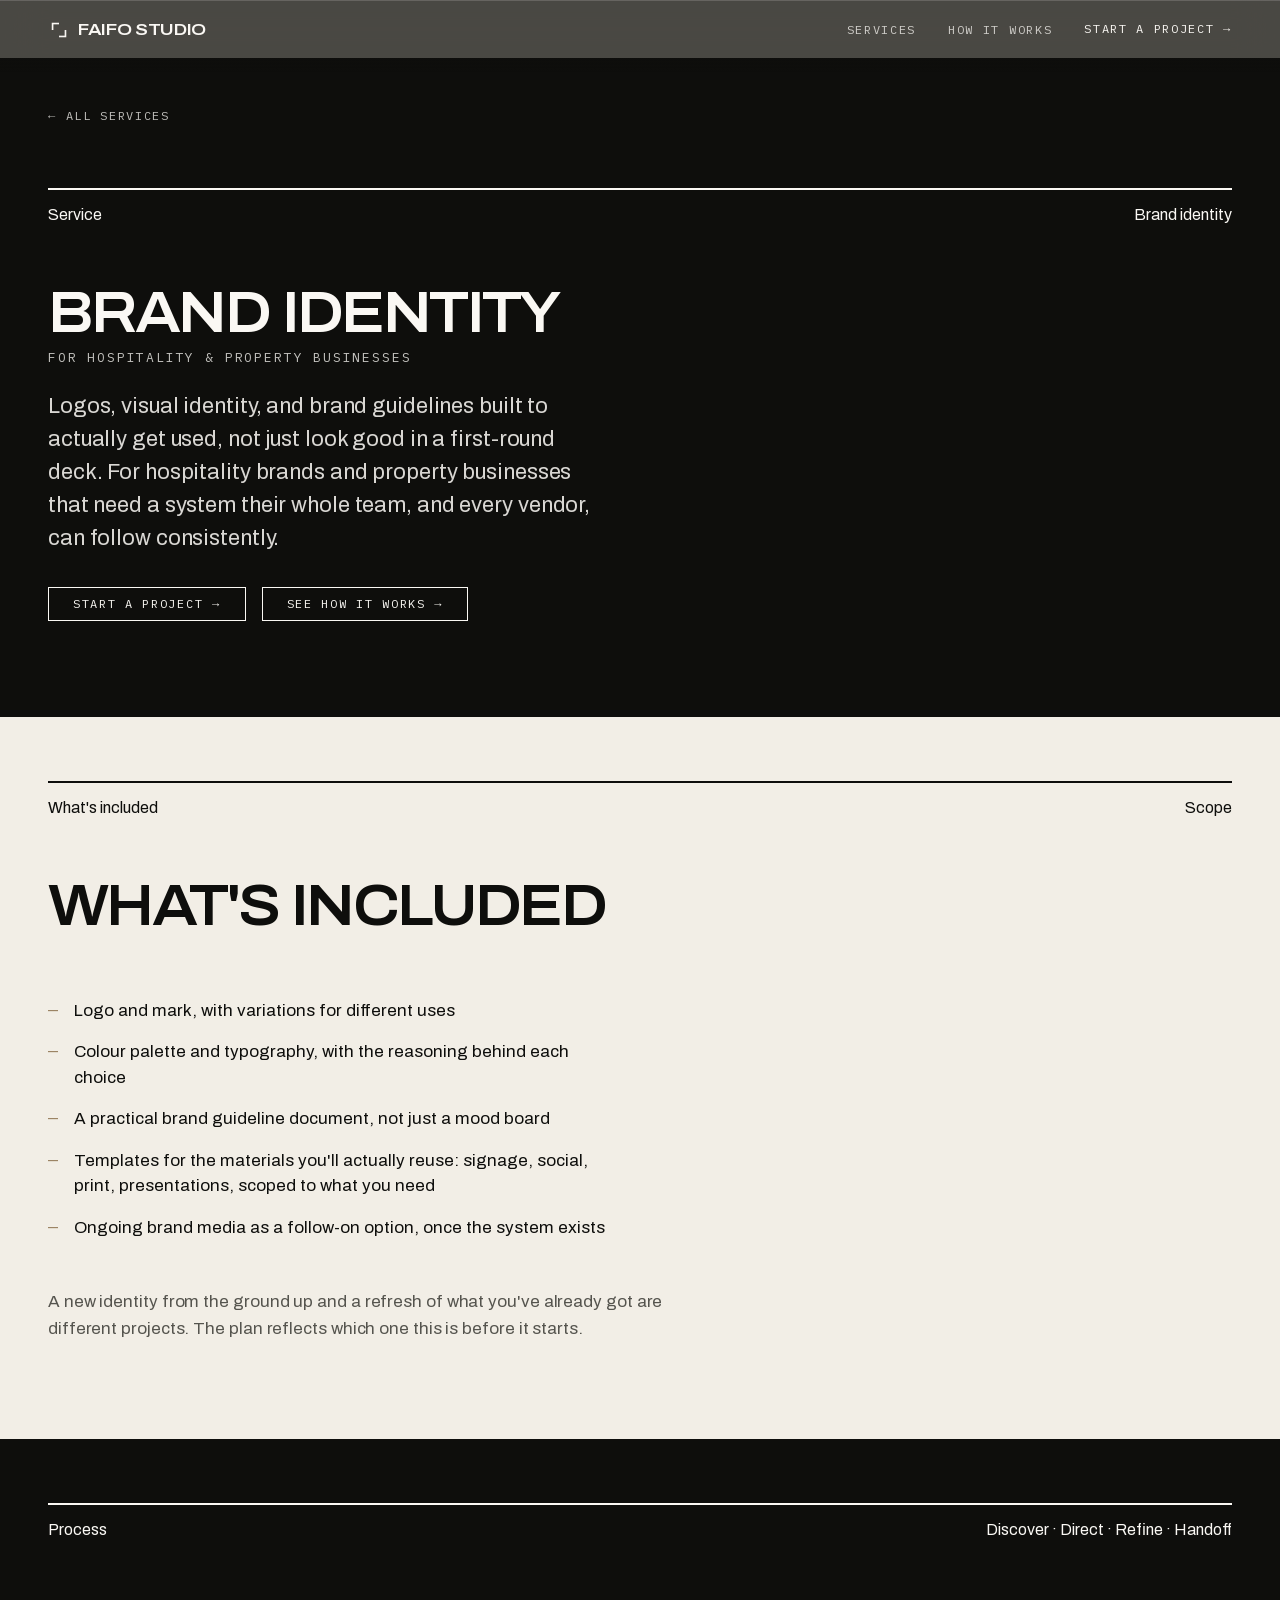
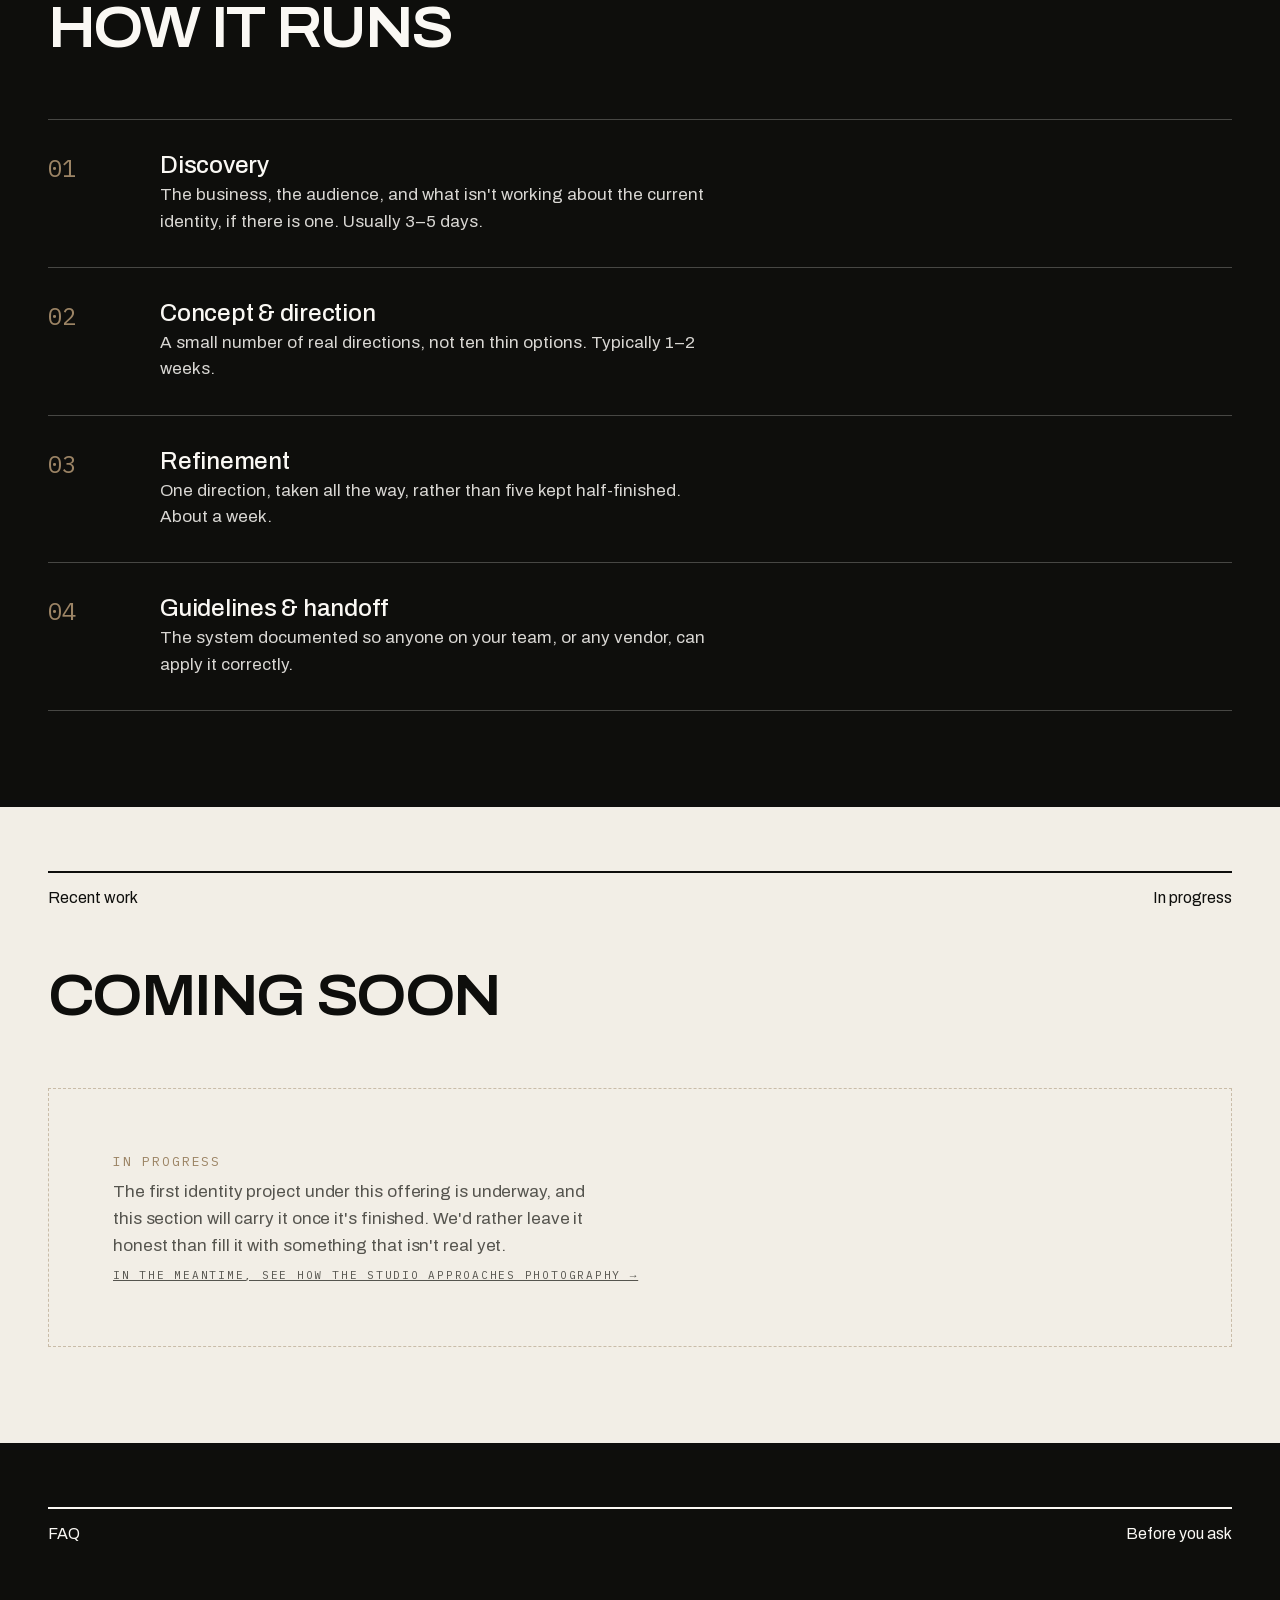
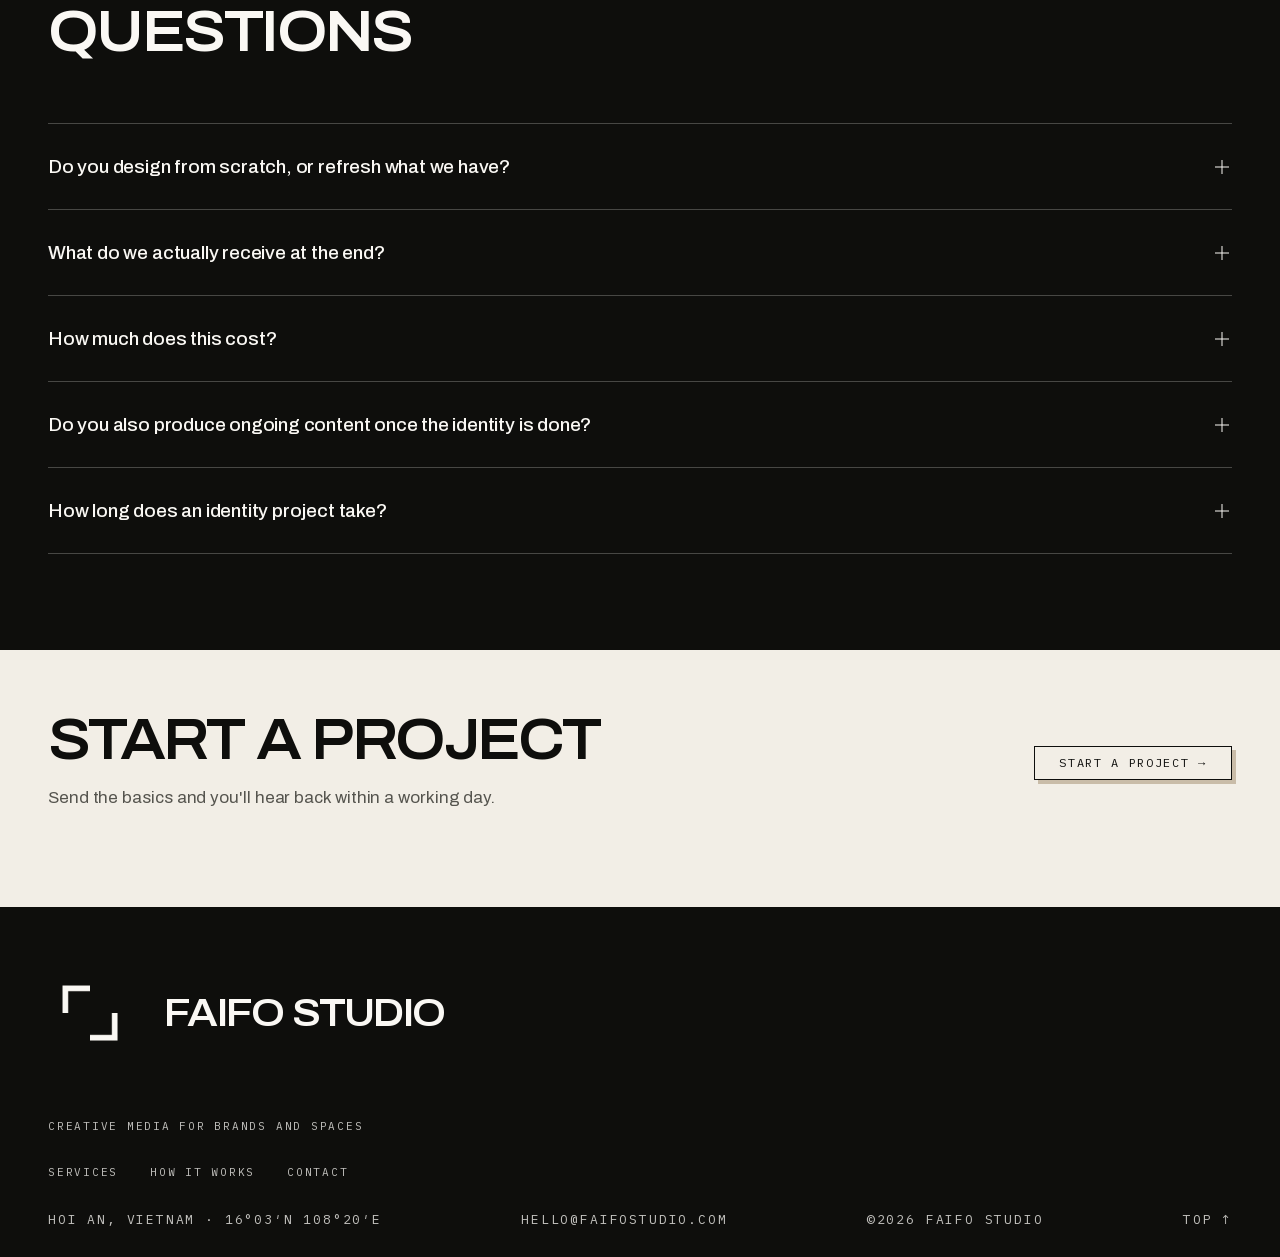
==== brand-identity.html @ 95a35f41 "Restructure Services into three dedicated pages Replaces the flat five-item Services list (real esta" ====
<!DOCTYPE html>
<html lang="en">
<head>
<meta charset="UTF-8">
<meta name="viewport" content="width=device-width, initial-scale=1.0">
<title>Brand identity — Faifo Studio</title>
<meta name="description" content="Brand identity for hospitality and property businesses, from a studio based in Hoi An, Vietnam. Logos, visual identity, and guidelines built to actually get used.">
<link rel="icon" href="assets/logo/mark-ink.png">
<link rel="stylesheet" href="css/tokens.css">
<link rel="stylesheet" href="css/base.css">
<link rel="stylesheet" href="css/style.css">
</head>
<body>

<a class="skip-link" href="#main">Skip to content</a>

<header class="nav on-ink">
  <div class="nav__row">
    <a class="nav__brand" href="index.html" aria-label="Faifo Studio, home">
      <img src="assets/logo/mark-nav.png" alt="">
      <span>Faifo Studio</span>
    </a>
    <nav class="nav__links" aria-label="Primary">
      <a href="index.html#services">Services</a>
      <a href="index.html#process">How it works</a>
      <a class="is-cta" href="index.html#contact">Start a project →</a>
    </nav>
    <button class="nav__toggle" id="navToggle" aria-label="Open menu" aria-expanded="false" aria-controls="navPanel">
      <svg viewBox="0 0 16 16" fill="none" xmlns="http://www.w3.org/2000/svg"><path d="M1 4h14M1 8h14M1 12h14" stroke="currentColor" stroke-width="1.3"/></svg>
    </button>
  </div>
</header>

<div class="nav-panel" id="navPanel">
  <div class="nav__row" style="padding:0;">
    <span class="nav__brand"><img src="assets/logo/mark-nav.png" alt=""><span>Faifo Studio</span></span>
    <button class="nav-panel__close" id="navClose" aria-label="Close menu">
      <svg viewBox="0 0 16 16" fill="none" xmlns="http://www.w3.org/2000/svg"><path d="M2 2l12 12M14 2L2 14" stroke="currentColor" stroke-width="1.3"/></svg>
    </button>
  </div>
  <nav class="nav-panel__links" aria-label="Mobile">
    <a href="index.html#services">Services</a>
    <a href="index.html#process">How it works</a>
    <a href="index.html#contact">Contact</a>
  </nav>
  <span class="meta-sm" style="color:var(--ink-meta-on-ink)">Hoi An, Vietnam · hello@faifostudio.com</span>
</div>

<main id="main">

  <!-- Hero -->
  <section class="service-hero on-ink" aria-label="Brand identity">
    <div class="wrap">
      <a class="service-hero__back" href="index.html#services">← All services</a>
      <div class="meta-bar">
        <span>Service</span>
        <span>Brand identity</span>
      </div>
      <h1 class="h-section">Brand identity</h1>
      <p class="service-hero__audience meta">For hospitality &amp; property businesses</p>
      <p class="lead">Logos, visual identity, and brand guidelines built to actually get used, not just look good in a first-round deck. For hospitality brands and property businesses that need a system their whole team, and every vendor, can follow consistently.</p>
      <div class="hero__ctas">
        <a class="btn" href="index.html#contact">Start a project →</a>
        <a class="btn" href="#process">See how it works →</a>
      </div>
    </div>
  </section>

  <!-- What's included -->
  <section class="section on-bone hairline-top" aria-label="What's included">
    <div class="wrap">
      <div class="meta-bar">
        <span>What's included</span>
        <span>Scope</span>
      </div>
      <div class="section-head reveal">
        <h2 class="h-section">What's included</h2>
      </div>
      <ul class="dash-list reveal" style="max-width: 62ch;">
        <li>Logo and mark, with variations for different uses</li>
        <li>Colour palette and typography, with the reasoning behind each choice</li>
        <li>A practical brand guideline document, not just a mood board</li>
        <li>Templates for the materials you'll actually reuse: signage, social, print, presentations, scoped to what you need</li>
        <li>Ongoing brand media as a follow-on option, once the system exists</li>
      </ul>
      <p class="body-text reveal" style="margin-top: var(--sp-7); color: var(--ink-meta-on-bone); max-width: 62ch;">A new identity from the ground up and a refresh of what you've already got are different projects. The plan reflects which one this is before it starts.</p>
    </div>
  </section>

  <!-- Process -->
  <section class="section on-ink hairline-top" id="process" aria-label="Process">
    <div class="wrap">
      <div class="meta-bar">
        <span>Process</span>
        <span>Discover · Direct · Refine · Handoff</span>
      </div>
      <div class="section-head reveal">
        <h2 class="h-section">How it runs</h2>
      </div>
      <div class="numbered-list reveal">
        <div class="numbered-list__item">
          <span class="numbered-list__num">01</span>
          <div class="numbered-list__body">
            <span class="numbered-list__title">Discovery</span>
            <span class="numbered-list__desc">The business, the audience, and what isn't working about the current identity, if there is one. Usually 3–5 days.</span>
          </div>
        </div>
        <div class="numbered-list__item">
          <span class="numbered-list__num">02</span>
          <div class="numbered-list__body">
            <span class="numbered-list__title">Concept &amp; direction</span>
            <span class="numbered-list__desc">A small number of real directions, not ten thin options. Typically 1–2 weeks.</span>
          </div>
        </div>
        <div class="numbered-list__item">
          <span class="numbered-list__num">03</span>
          <div class="numbered-list__body">
            <span class="numbered-list__title">Refinement</span>
            <span class="numbered-list__desc">One direction, taken all the way, rather than five kept half-finished. About a week.</span>
          </div>
        </div>
        <div class="numbered-list__item">
          <span class="numbered-list__num">04</span>
          <div class="numbered-list__body">
            <span class="numbered-list__title">Guidelines &amp; handoff</span>
            <span class="numbered-list__desc">The system documented so anyone on your team, or any vendor, can apply it correctly.</span>
          </div>
        </div>
      </div>
    </div>
  </section>

  <!-- Proof — honest placeholder -->
  <section class="section on-bone hairline-top" aria-label="Recent work">
    <div class="wrap">
      <div class="meta-bar">
        <span>Recent work</span>
        <span>In progress</span>
      </div>
      <div class="section-head reveal">
        <h2 class="h-section">Coming soon</h2>
      </div>
      <div class="testimonial-empty reveal">
        <span class="meta" style="color:var(--clay-500)">In progress</span>
        <p class="body-text">The first identity project under this offering is underway, and this section will carry it once it's finished. We'd rather leave it honest than fill it with something that isn't real yet.</p>
        <a class="meta-sm" href="photography.html#proof" style="text-decoration:underline">In the meantime, see how the studio approaches photography →</a>
      </div>
    </div>
  </section>

  <!-- FAQ -->
  <section class="section on-ink hairline-top" aria-label="Frequently asked questions">
    <div class="wrap">
      <div class="meta-bar">
        <span>FAQ</span>
        <span>Before you ask</span>
      </div>
      <div class="section-head reveal">
        <h2 class="h-section">Questions</h2>
      </div>
      <div class="faq reveal">
        <div class="faq__item">
          <h3><button class="faq__q" aria-expanded="false"><span>Do you design from scratch, or refresh what we have?</span><span class="faq__icon" aria-hidden="true"></span></button></h3>
          <div class="faq__a"><div class="faq__a-inner"><p>Both, scoped differently. A ground-up identity and a refresh follow the same four steps, but discovery looks different depending on which one it is.</p></div></div>
        </div>
        <div class="faq__item">
          <h3><button class="faq__q" aria-expanded="false"><span>What do we actually receive at the end?</span><span class="faq__icon" aria-hidden="true"></span></button></h3>
          <div class="faq__a"><div class="faq__a-inner"><p>Logo variations, a colour and type system, and a real guideline document, not just a moodboard. Templates for the materials you'll reuse most are scoped in up front.</p></div></div>
        </div>
        <div class="faq__item">
          <h3><button class="faq__q" aria-expanded="false"><span>How much does this cost?</span><span class="faq__icon" aria-hidden="true"></span></button></h3>
          <div class="faq__a"><div class="faq__a-inner"><p>It scopes on how much of the system you need built, from a mark and palette up to a full guideline set with templates. Send the basics and you'll get a straight scope and price back.</p></div></div>
        </div>
        <div class="faq__item">
          <h3><button class="faq__q" aria-expanded="false"><span>Do you also produce ongoing content once the identity is done?</span><span class="faq__icon" aria-hidden="true"></span></button></h3>
          <div class="faq__a"><div class="faq__a-inner"><p>Yes, as a follow-on option once the system exists, not something assumed into the first engagement.</p></div></div>
        </div>
        <div class="faq__item">
          <h3><button class="faq__q" aria-expanded="false"><span>How long does an identity project take?</span><span class="faq__icon" aria-hidden="true"></span></button></h3>
          <div class="faq__a"><div class="faq__a-inner"><p>Typically three to four weeks from discovery to handoff, depending on scope. See the process above for how that breaks down.</p></div></div>
        </div>
      </div>
    </div>
  </section>

  <!-- Final CTA -->
  <section class="section on-bone hairline-top" aria-label="Start a project">
    <div class="wrap" style="display:flex; align-items:center; justify-content:space-between; gap: var(--sp-7); flex-wrap:wrap;">
      <div>
        <h2 class="h-section" style="margin-bottom: var(--sp-4);">Start a project</h2>
        <p class="body-text" style="color:var(--ink-meta-on-bone)">Send the basics and you'll hear back within a working day.</p>
      </div>
      <a class="btn is-primary" href="index.html#contact">Start a project →</a>
    </div>
  </section>

</main>

<footer class="footer on-ink hairline-top">
  <div class="wrap">
    <div class="footer__mark">
      <img src="assets/logo/mark-nav.png" alt="Faifo Studio mark">
      <span class="h-section" style="font-size:clamp(1.8rem,3vw,3.2rem)">Faifo studio</span>
    </div>
    <p class="meta-sm" style="color:var(--ink-meta-on-ink); margin-bottom:var(--sp-6)">Creative media for brands and spaces</p>
    <nav class="footer__nav meta-sm" style="display:flex; gap:var(--sp-6); margin-bottom:var(--sp-6)" aria-label="Footer">
      <a href="index.html#services">Services</a>
      <a href="index.html#process">How it works</a>
      <a href="index.html#contact">Contact</a>
    </nav>
    <div class="footer__row meta">
      <span>Hoi An, Vietnam · 16°03′N 108°20′E</span>
      <a href="mailto:hello@faifostudio.com">hello@faifostudio.com</a>
      <span>©2026 Faifo Studio</span>
      <a class="back-top" href="#main">Top ↑</a>
    </div>
  </div>
</footer>

<script src="js/main.js"></script>
</body>
</html>
---- css/tokens.css ----
/* Faifo Studio — design tokens
   Source: brand guidelines, Edition 01 (Aug.10.26) */

@font-face {
  font-family: 'Archivo';
  font-style: normal;
  font-weight: 300 900;
  font-stretch: 62% 125%;
  font-display: swap;
  src: url("../assets/fonts/archivo-latin.woff2") format('woff2');
  unicode-range: U+0000-00FF, U+0131, U+0152-0153, U+02BB-02BC, U+2000-206F, U+2074, U+20AC, U+2122, U+2191, U+2193, U+2212, U+2215, U+FEFF, U+FFFD;
}
@font-face {
  font-family: 'Archivo';
  font-style: normal;
  font-weight: 300 900;
  font-stretch: 62% 125%;
  font-display: swap;
  src: url("../assets/fonts/archivo-latin-ext.woff2") format('woff2');
  unicode-range: U+0100-02BA, U+02BD-02C5, U+02C7-02CC, U+02CE-02D7, U+02DD-02FF, U+0304, U+0308, U+0329, U+1D00-1DBF, U+1E00-1E9F, U+1EF2-1EFF, U+2020, U+20A0-20AB, U+20AD-20C0, U+2113, U+2C60-2C7F, U+A720-A7FF;
}
@font-face {
  font-family: 'Archivo';
  font-style: normal;
  font-weight: 300 900;
  font-stretch: 62% 125%;
  font-display: swap;
  src: url("../assets/fonts/archivo-vietnamese.woff2") format('woff2');
  unicode-range: U+0102-0103, U+0110-0111, U+0128-0129, U+0168-0169, U+01A0-01A1, U+01AF-01B0, U+0300-0301, U+0303-0304, U+0308-0309, U+0323, U+0329, U+1EA0-1EF9, U+20AB;
}

@font-face {
  font-family: 'IBM Plex Mono';
  font-style: normal;
  font-weight: 400;
  font-display: swap;
  src: url("../assets/fonts/plex-mono-400-latin.woff2") format('woff2');
  unicode-range: U+0000-00FF, U+0131, U+0152-0153, U+02BB-02BC, U+2000-206F, U+2074, U+20AC, U+2122, U+2191, U+2193, U+2212, U+2215, U+FEFF, U+FFFD;
}
@font-face {
  font-family: 'IBM Plex Mono';
  font-style: normal;
  font-weight: 400;
  font-display: swap;
  src: url("../assets/fonts/plex-mono-400-latin-ext.woff2") format('woff2');
  unicode-range: U+0100-02BA, U+02BD-02C5, U+02C7-02CC, U+02CE-02D7, U+02DD-02FF, U+0304, U+0308, U+0329, U+1D00-1DBF, U+1E00-1E9F, U+1EF2-1EFF, U+2020, U+20A0-20AB, U+20AD-20C0, U+2113, U+2C60-2C7F, U+A720-A7FF;
}
@font-face {
  font-family: 'IBM Plex Mono';
  font-style: normal;
  font-weight: 400;
  font-display: swap;
  src: url("../assets/fonts/plex-mono-400-vietnamese.woff2") format('woff2');
  unicode-range: U+0102-0103, U+0110-0111, U+0128-0129, U+0168-0169, U+01A0-01A1, U+01AF-01B0, U+0300-0301, U+0303-0304, U+0308-0309, U+0323, U+0329, U+1EA0-1EF9, U+20AB;
}
@font-face {
  font-family: 'IBM Plex Mono';
  font-style: normal;
  font-weight: 500;
  font-display: swap;
  src: url("../assets/fonts/plex-mono-500-latin.woff2") format('woff2');
  unicode-range: U+0000-00FF, U+0131, U+0152-0153, U+02BB-02BC, U+2000-206F, U+2074, U+20AC, U+2122, U+2191, U+2193, U+2212, U+2215, U+FEFF, U+FFFD;
}
@font-face {
  font-family: 'IBM Plex Mono';
  font-style: normal;
  font-weight: 500;
  font-display: swap;
  src: url("../assets/fonts/plex-mono-500-latin-ext.woff2") format('woff2');
  unicode-range: U+0100-02BA, U+02BD-02C5, U+02C7-02CC, U+02CE-02D7, U+02DD-02FF, U+0304, U+0308, U+0329, U+1D00-1DBF, U+1E00-1E9F, U+1EF2-1EFF, U+2020, U+20A0-20AB, U+20AD-20C0, U+2113, U+2C60-2C7F, U+A720-A7FF;
}
@font-face {
  font-family: 'IBM Plex Mono';
  font-style: normal;
  font-weight: 500;
  font-display: swap;
  src: url("../assets/fonts/plex-mono-500-vietnamese.woff2") format('woff2');
  unicode-range: U+0102-0103, U+0110-0111, U+0128-0129, U+0168-0169, U+01A0-01A1, U+01AF-01B0, U+0300-0301, U+0303-0304, U+0308-0309, U+0323, U+0329, U+1EA0-1EF9, U+20AB;
}
@font-face {
  font-family: 'IBM Plex Mono';
  font-style: normal;
  font-weight: 600;
  font-display: swap;
  src: url("../assets/fonts/plex-mono-600-latin.woff2") format('woff2');
  unicode-range: U+0000-00FF, U+0131, U+0152-0153, U+02BB-02BC, U+2000-206F, U+2074, U+20AC, U+2122, U+2191, U+2193, U+2212, U+2215, U+FEFF, U+FFFD;
}
@font-face {
  font-family: 'IBM Plex Mono';
  font-style: normal;
  font-weight: 600;
  font-display: swap;
  src: url("../assets/fonts/plex-mono-600-latin-ext.woff2") format('woff2');
  unicode-range: U+0100-02BA, U+02BD-02C5, U+02C7-02CC, U+02CE-02D7, U+02DD-02FF, U+0304, U+0308, U+0329, U+1D00-1DBF, U+1E00-1E9F, U+1EF2-1EFF, U+2020, U+20A0-20AB, U+20AD-20C0, U+2113, U+2C60-2C7F, U+A720-A7FF;
}
@font-face {
  font-family: 'IBM Plex Mono';
  font-style: normal;
  font-weight: 600;
  font-display: swap;
  src: url("../assets/fonts/plex-mono-600-vietnamese.woff2") format('woff2');
  unicode-range: U+0102-0103, U+0110-0111, U+0128-0129, U+0168-0169, U+01A0-01A1, U+01AF-01B0, U+0300-0301, U+0303-0304, U+0308-0309, U+0323, U+0329, U+1EA0-1EF9, U+20AB;
}

:root {
  /* Color — paper, ink, two earths, one signal */
  --ink-900: #0E0E0C;
  --bone-100: #F2EEE6;
  --bone-50: #FAF8F4;   /* foreground-on-ink / lightest paper */
  --bone-200: #E7E0D4;  /* sunken */
  --sand-300: #C9BCA8;  /* fill */
  --clay-500: #9C8465;  /* accent type */
  --green-600: #14653A; /* signal — availability only */
  --rust-700: #9A3412;  /* destructive / error only, never decorative */

  --ink-meta-on-ink: rgba(250, 248, 244, .76);
  --ink-line-on-ink: rgba(250, 248, 244, .24);
  --ink-body-on-ink: rgba(250, 248, 244, .86);
  --ink-meta-on-bone: #55544E;
  --ink-line-on-bone: rgba(14, 14, 12, .14);

  /* Type */
  --font-grotesk: 'Archivo', system-ui, sans-serif;
  --font-mono: 'IBM Plex Mono', ui-monospace, monospace;

  --tracking-display: -0.045em;
  --tracking-heading: -0.02em;
  --tracking-meta: 0.14em;

  /* Grid — 12 columns, 16px gutter, 1440 max, page margin 24 rising to 48 */
  --grid-max: 1440px;
  --grid-gutter: 16px;
  --page-margin: 24px;

  /* Spacing scale — 2px rooted */
  --sp-1: 2px;  --sp-2: 4px;  --sp-3: 8px;  --sp-4: 16px; --sp-5: 24px;
  --sp-6: 32px; --sp-7: 48px; --sp-8: 64px; --sp-9: 96px; --sp-10: 128px;

  /* Surfaces */
  --radius: 0;
  --shadow-offset: 4px 4px 0 var(--sand-300);
  --ease-standard: cubic-bezier(.2, 0, .2, 1);
  --motion-hover: 110ms;
  --motion-panel: 220ms;
}

@media (min-width: 1024px) {
  :root { --page-margin: 48px; }
}

/* Tracking is size-specific, not one ratio for every scale of type: tighten further
   once the display clamp is near its largest rendered size. */
@media (min-width: 1400px) {
  :root { --tracking-display: -0.06em; }
}
---- css/base.css ----
/* Reset + browser surfaces, themed from the palette rather than left to defaults */

*, *::before, *::after { box-sizing: border-box; margin: 0; padding: 0; }

html { -webkit-text-size-adjust: 100%; }

@media (prefers-reduced-motion: reduce) {
  html { scroll-behavior: auto; }
  *, *::before, *::after { animation-duration: 0.01ms !important; animation-iteration-count: 1 !important; transition-duration: 0.01ms !important; }
}

body {
  font-family: var(--font-grotesk);
  background: var(--bone-100);
  color: var(--ink-900);
  font-variation-settings: 'wdth' 100;
  -webkit-font-smoothing: antialiased;
  text-rendering: optimizeLegibility;
}

img { display: block; max-width: 100%; }
a { color: inherit; text-decoration: none; }
button { font: inherit; color: inherit; background: none; border: 0; cursor: pointer; }

/* Selection */
::selection { background: var(--ink-900); color: var(--bone-50); }
.on-ink ::selection { background: var(--bone-50); color: var(--ink-900); }

/* Caret */
input, textarea { caret-color: var(--clay-500); }

/* Focus ring — 2px solid, offset, themed */
:focus-visible {
  outline: 2px solid var(--ink-900);
  outline-offset: 2px;
}
.on-ink :focus-visible { outline-color: var(--bone-50); }

/* Scrollbar */
html { scrollbar-width: thin; scrollbar-color: var(--sand-300) var(--bone-100); }
::-webkit-scrollbar { width: 10px; height: 10px; }
::-webkit-scrollbar-track { background: var(--bone-100); }
::-webkit-scrollbar-thumb { background: var(--sand-300); border: 2px solid var(--bone-100); }
::-webkit-scrollbar-thumb:hover { background: var(--clay-500); }

/* Tabular numerals for meta/data */
.mono, [data-num] { font-variant-numeric: tabular-nums; }

/* Skip link */
.skip-link {
  position: absolute;
  left: 12px;
  top: -60px;
  background: var(--bone-50);
  color: var(--ink-900);
  padding: 10px 16px;
  font-family: var(--font-mono);
  font-size: .75rem;
  letter-spacing: .1em;
  text-transform: uppercase;
  z-index: 100;
  transition: top 150ms ease;
}
.skip-link:focus { top: 12px; }
---- css/style.css ----
/* Faifo Studio — layout and components
   Grounds: ink (#0E0E0C) for film-led pages, bone (#F2EEE6) for print/forms — alternated section by section. */

/* ---------- type ---------- */

.h-display {
  font-family: var(--font-grotesk);
  font-weight: 600;
  font-variation-settings: 'wdth' 112;
  letter-spacing: var(--tracking-display);
  line-height: .9;
  text-transform: uppercase;
  font-size: clamp(2.75rem, 3.4vw + 2rem, 7.4rem);
}

.h-section {
  font-family: var(--font-grotesk);
  font-weight: 600;
  font-variation-settings: 'wdth' 112;
  letter-spacing: var(--tracking-display);
  line-height: .94;
  text-transform: uppercase;
  font-size: clamp(2.25rem, 2.6vw + 1.5rem, 4.6rem);
}

.h-card {
  font-family: var(--font-grotesk);
  font-weight: 600;
  font-variation-settings: 'wdth' 112;
  letter-spacing: -.035em;
  text-transform: uppercase;
  font-size: clamp(1.5rem, 1.4vw + 1rem, 2.1rem);
}

.lead {
  font-size: clamp(1.1rem, .5vw + 1rem, 1.375rem);
  line-height: 1.5;
  letter-spacing: -.005em;
  text-wrap: pretty;
  max-width: 46ch;
}

.body-text {
  font-size: 1.0625rem;
  line-height: 1.6;
  letter-spacing: -.005em;
  max-width: 64ch;
}

.meta {
  font-family: var(--font-mono);
  font-size: .8125rem;
  letter-spacing: var(--tracking-meta);
  text-transform: uppercase;
}

.meta-sm {
  font-family: var(--font-mono);
  font-size: .6875rem;
  letter-spacing: .16em; /* smaller than .meta — needs relatively more open tracking to stay legible */
  text-transform: uppercase;
}

.blockquote-stat {
  font-family: var(--font-grotesk);
  font-weight: 600;
  font-variation-settings: 'wdth' 112;
  letter-spacing: -.035em;
  line-height: 1.05;
  text-transform: uppercase;
  font-size: clamp(1.9rem, 3vw + 1rem, 4rem);
  max-width: 24ch;
}

/* ---------- grounds ---------- */

.on-ink { background: var(--ink-900); color: var(--bone-50); }
.on-bone { background: var(--bone-100); color: var(--ink-900); }
.on-ink .meta, .on-ink .meta-sm { color: var(--ink-meta-on-ink); }
.on-bone .meta, .on-bone .meta-sm { color: var(--ink-meta-on-bone); }
.on-ink .hairline-top { border-top: 1px solid var(--ink-line-on-ink); }
.on-bone .hairline-top { border-top: 1px solid var(--ink-line-on-bone); }

/* ---------- layout ---------- */

.section {
  padding: var(--sp-8) var(--page-margin) var(--sp-9);
}

.section-tight { padding: var(--sp-7) var(--page-margin); }

.wrap {
  max-width: var(--grid-max);
  margin-inline: auto;
}

.meta-bar {
  display: flex;
  justify-content: space-between;
  align-items: baseline;
  gap: var(--sp-4);
  border-top: 2px solid currentColor;
  padding-top: var(--sp-4);
  margin-bottom: var(--sp-8);
}

.grid-12 {
  display: grid;
  grid-template-columns: repeat(12, minmax(0, 1fr));
  gap: var(--grid-gutter);
}
.grid-12 > * { min-width: 0; }

/* ---------- nav ---------- */

.nav {
  position: sticky;
  top: 0;
  z-index: 40;
  background: rgba(14, 14, 12, .74);
  backdrop-filter: blur(20px) saturate(160%);
  -webkit-backdrop-filter: blur(20px) saturate(160%);
  color: var(--bone-50);
  border-top: 1px solid rgba(250, 248, 244, .16);
}
.nav::after {
  content: "";
  position: absolute; left: 0; right: 0; top: 100%; height: 14px;
  background: linear-gradient(to bottom, rgba(14, 14, 12, .28), transparent);
  pointer-events: none;
}
@media (prefers-reduced-transparency: reduce) {
  .nav { background: var(--ink-900); backdrop-filter: none; -webkit-backdrop-filter: none; border-top-color: transparent; border-bottom: 1px solid var(--ink-line-on-ink); }
  .nav::after { display: none; }
}

.nav__row {
  max-width: var(--grid-max);
  margin-inline: auto;
  display: flex;
  align-items: center;
  justify-content: space-between;
  padding: var(--sp-4) var(--page-margin);
}

.nav__brand { display: flex; align-items: center; gap: var(--sp-3); }
.nav__brand img { width: 22px; height: 22px; }
.nav__brand span {
  font-family: var(--font-grotesk);
  font-weight: 600;
  font-variation-settings: 'wdth' 112;
  letter-spacing: -.02em;
  text-transform: uppercase;
  font-size: 1.0625rem;
}

.nav__links { display: flex; align-items: center; gap: var(--sp-6); }
.nav__links a {
  font-family: var(--font-mono);
  font-size: .75rem;
  letter-spacing: var(--tracking-meta);
  text-transform: uppercase;
  color: var(--ink-meta-on-ink);
  padding-block: var(--sp-2);
  border-bottom: 1px solid transparent;
  display: inline-block;
  transition: color var(--motion-hover) var(--ease-standard), border-color var(--motion-hover) var(--ease-standard), transform 100ms ease-out;
}
.nav__links a:hover, .nav__links a:focus-visible { color: var(--bone-50); border-color: var(--bone-50); }
.nav__links a:active { transform: scale(.96); transition-duration: 80ms; }
.nav__links a.is-cta { color: var(--bone-50); }

.nav__toggle { display: none; }

/* Instant press feedback — respond on the down-stroke, not on release */
.nav__toggle, .nav-panel__close, .nav__brand, .back-top {
  transition: transform 100ms ease-out;
}
.nav__toggle:active, .nav-panel__close:active, .nav__brand:active, .back-top:active {
  transform: scale(.94);
}

/* ---------- buttons / tags ---------- */

.btn {
  font-family: var(--font-mono);
  font-size: .75rem;
  letter-spacing: var(--tracking-meta);
  text-transform: uppercase;
  padding: var(--sp-3) var(--sp-5);
  border: 1px solid currentColor;
  display: inline-flex;
  align-items: center;
  gap: var(--sp-3);
  transition: background var(--motion-hover) var(--ease-standard), color var(--motion-hover) var(--ease-standard), transform var(--motion-hover) var(--ease-standard);
}
.on-ink .btn:hover, .on-ink .btn:focus-visible { background: var(--bone-50); color: var(--ink-900); }
.on-bone .btn:hover, .on-bone .btn:focus-visible { background: var(--ink-900); color: var(--bone-50); }
.btn:hover, .btn:focus-visible { transform: translateY(-1px); }
.btn:active { transform: translateY(1px); transition-duration: 80ms; }

.tag {
  font-family: var(--font-mono);
  font-size: .6875rem;
  letter-spacing: var(--tracking-meta);
  text-transform: uppercase;
  padding: var(--sp-2) var(--sp-4);
  border-radius: 999px;
  border: 1px solid currentColor;
}
.tag.is-signal { color: var(--green-600); border-color: var(--green-600); }

/* ---------- hero ---------- */

.hero {
  position: relative;
  min-height: 100dvh;
  display: flex;
  flex-direction: column;
  justify-content: space-between;
  padding: var(--sp-7) var(--page-margin) var(--sp-8);
  color: var(--bone-50);
  background: var(--ink-900);
  overflow: hidden;
}

.hero__trail { position: absolute; inset: 0; z-index: 1; pointer-events: none; }

.hero__trail-img {
  position: absolute;
  top: 0; left: 0;
  width: 200px;
  height: auto;
  transform: translate(-50%, -50%) scale(.92);
  opacity: 0;
  transition: opacity 260ms var(--ease-standard), transform 260ms var(--ease-standard);
  will-change: opacity, transform;
}
.hero__trail-img.is-in { opacity: .92; transform: translate(-50%, -50%) scale(1); }
.hero__trail-img.is-out { opacity: 0; transform: translate(-50%, -50%) scale(.96); transition-duration: 480ms; }

.hero__content { position: relative; z-index: 2; max-width: var(--grid-max); margin-inline: auto; width: 100%; flex: 1; display: flex; flex-direction: column; justify-content: space-between; }

.hero__top { display: flex; justify-content: space-between; }

.hero__body {
  display: flex;
  align-items: flex-end;
  justify-content: space-between;
  gap: var(--sp-8);
  flex-wrap: wrap;
  margin-top: auto;
}

.hero__lead { margin-bottom: var(--sp-3); color: var(--ink-body-on-ink); }

.hero__scroll {
  position: relative;
  z-index: 2;
  display: flex;
  justify-content: space-between;
  align-items: center;
  max-width: var(--grid-max);
  margin-inline: auto;
  width: 100%;
  color: var(--ink-meta-on-ink);
}

.scroll-mark { width: 1px; height: 34px; background: var(--ink-line-on-ink); position: relative; overflow: hidden; }
.scroll-mark::after {
  content: ""; position: absolute; left: 0; top: -100%; width: 100%; height: 100%;
  background: var(--bone-50);
  animation: scrollrun 2.2s var(--ease-standard) infinite;
}
@keyframes scrollrun { to { top: 100%; } }

/* ---------- section header ---------- */

.section-head { display: flex; align-items: flex-end; justify-content: space-between; gap: var(--sp-8); flex-wrap: wrap; margin-bottom: var(--sp-8); }

/* ---------- studio ---------- */

.studio__row { display: flex; gap: var(--sp-9); align-items: flex-start; flex-wrap: wrap; }
.studio__col { flex: 1; min-width: 260px; }

.doctrine { display: grid; grid-template-columns: repeat(3, minmax(0, 1fr)); gap: var(--sp-7); margin-top: var(--sp-8); }
.doctrine > * { min-width: 0; }
.doctrine__item { display: flex; flex-direction: column; gap: var(--sp-3); padding-top: var(--sp-5); border-top: 1px solid var(--ink-line-on-ink); }
.on-bone .doctrine__item { border-top-color: var(--ink-line-on-bone); }
.doctrine__item span:last-child { font-size: 1.125rem; letter-spacing: -.01em; }

/* ---------- case study (Auko) ---------- */

.case-intro { display: flex; gap: var(--sp-9); flex-wrap: wrap; margin-bottom: var(--sp-8); }
.case-intro__col { flex: 1; min-width: 260px; }

.case-facts { display: grid; grid-template-columns: repeat(4, minmax(0, 1fr)); gap: var(--sp-6); margin-top: var(--sp-7); }
.case-facts > * { min-width: 0; }
.case-facts .fact { display: flex; flex-direction: column; gap: var(--sp-2); padding-top: var(--sp-4); border-top: 1px solid var(--ink-line-on-bone); }
.case-facts .fact strong { font-size: 1.25rem; letter-spacing: -.01em; font-weight: 500; }

/* Masonry, not a grid of forced crops — every image keeps its own native aspect
   ratio (no aspect-ratio box, no object-fit:cover), so nothing is ever cropped.
   CSS columns pack the set tightly, which is also what makes it read as one
   concise gallery instead of four padded sub-sections. */
.mosaic {
  column-count: 3;
  column-gap: var(--sp-4);
  margin-top: var(--sp-8);
}
.mosaic figure {
  position: relative;
  margin: 0 0 var(--sp-4);
  break-inside: avoid;
  -webkit-column-break-inside: avoid;
}
.mosaic img {
  width: 100%;
  height: auto;
  display: block;
  transition: transform 500ms var(--ease-standard), filter 500ms var(--ease-standard);
}
.mosaic figcaption {
  /* kept in the DOM (the lightbox reads its text) but not shown on the tile itself —
     a caption on every thumbnail is exactly the clutter a concise gallery avoids */
  position: absolute; width: 1px; height: 1px; overflow: hidden;
  clip: rect(0 0 0 0); white-space: nowrap;
}

.case-group { margin-top: var(--sp-9); }
.case-group__head { display: flex; justify-content: space-between; align-items: baseline; margin-bottom: var(--sp-5); }

/* ---------- enquire ---------- */

.enquire__row { display: grid; grid-template-columns: minmax(0, 1fr) minmax(0, 1.1fr); gap: var(--sp-9); align-items: start; }
.enquire__copy { display: flex; flex-direction: column; gap: var(--sp-5); padding-top: var(--sp-2); }
.enquire__form { display: flex; flex-direction: column; }

.field { display: flex; flex-direction: column; gap: var(--sp-2); }
.field label { font-family: var(--font-mono); font-size: .6875rem; letter-spacing: var(--tracking-meta); text-transform: uppercase; color: var(--ink-meta-on-bone); }
.field input, .field textarea {
  background: transparent; border: 1px solid var(--ink-line-on-bone); color: var(--ink-900);
  padding: var(--sp-4); font-family: var(--font-grotesk); font-size: 1rem;
  transition: border-color var(--motion-hover) var(--ease-standard);
}
.field input::placeholder, .field textarea::placeholder { color: rgba(14,14,12,.55); }
.field input:focus, .field textarea:focus { border-color: var(--ink-900); }
.field input:focus:not(:focus-visible), .field textarea:focus:not(:focus-visible) { outline: none; }
.field textarea { resize: vertical; min-height: 120px; }
.form-note { font-family: var(--font-mono); font-size: .6875rem; letter-spacing: .08em; color: var(--ink-meta-on-bone); }

.btn.is-primary { box-shadow: var(--shadow-offset); }

/* ---------- footer ---------- */

.footer { padding: var(--sp-8) var(--page-margin) var(--sp-6); }
.footer__row { display: flex; justify-content: space-between; align-items: flex-end; gap: var(--sp-6); flex-wrap: wrap; }
.footer__mark { display: flex; align-items: center; gap: var(--sp-6); margin-bottom: var(--sp-8); }
.footer__mark img { width: 84px; height: 84px; }
.back-top { display: flex; align-items: center; gap: var(--sp-2); }

/* ---------- reveal on scroll — one authored moment ---------- */

.reveal { opacity: 0; transform: translateY(14px); transition: opacity 500ms var(--ease-standard), transform 500ms var(--ease-standard); }
.reveal.is-visible { opacity: 1; transform: translateY(0); }

@media (prefers-reduced-motion: reduce) {
  .reveal { opacity: 1; transform: none; transition: none; }
}

/* ---------- responsive ---------- */

@media (max-width: 1024px) {
  .doctrine { grid-template-columns: 1fr 1fr; }
  .mosaic { column-count: 2; }
}

@media (max-width: 860px) {
  .nav__links { display: none; }
  .nav__toggle {
    display: flex; align-items: center; justify-content: center;
    width: 40px; height: 40px; border: 1px solid var(--ink-line-on-ink);
  }
  .nav__toggle svg { width: 16px; height: 16px; }

  .studio__row { gap: var(--sp-7); }
  .doctrine { grid-template-columns: 1fr; }

  .enquire__row { grid-template-columns: 1fr; }

  .h-display { font-size: clamp(2.4rem, 9vw, 3.6rem); }

  .case-facts { grid-template-columns: 1fr 1fr; }
  .mosaic { column-count: 1; }
  .hero__top { flex-direction: column; gap: var(--sp-2); }
}

/* mobile nav panel */
.nav-panel {
  position: fixed; inset: 0; z-index: 50;
  background: var(--ink-900); color: var(--bone-50);
  display: flex; flex-direction: column; justify-content: space-between;
  padding: var(--sp-5) var(--page-margin) var(--sp-8);
  transform: translateY(-100%) scale(.98);
  opacity: 0;
  transition: transform 420ms cubic-bezier(.32,.72,0,1), opacity 300ms cubic-bezier(.32,.72,0,1);
}
.nav-panel.is-open { transform: translateY(0) scale(1); opacity: 1; }
.nav-panel .nav__row { max-width: none; margin-inline: 0; }
.nav-panel__links { display: flex; flex-direction: column; gap: var(--sp-6); margin-top: var(--sp-9); }
.nav-panel__links a { font-family: var(--font-grotesk); font-weight: 600; font-variation-settings: 'wdth' 112; text-transform: uppercase; font-size: 2rem; letter-spacing: -.03em; }
.nav-panel__close { align-self: flex-end; width: 40px; height: 40px; border: 1px solid var(--ink-line-on-ink); display: flex; align-items: center; justify-content: center; }

/* ---------- gallery items (mosaic figures made interactive) ---------- */

.mosaic figure[tabindex] { cursor: pointer; }
.mosaic figure[tabindex] img { transition: transform 900ms var(--ease-standard); }
.mosaic figure[tabindex]:hover img,
.mosaic figure[tabindex]:focus-visible img { transform: scale(1.02); }
.mosaic figure[tabindex]:active img { transform: scale(1.01); transition-duration: 100ms; }
.mosaic figure[tabindex]:focus-visible { outline: 2px solid var(--ink-900); outline-offset: 2px; }

/* ---------- lightbox ---------- */

.lightbox {
  position: fixed; inset: 0; z-index: 200;
  display: none;
}
.lightbox__backdrop {
  position: absolute; inset: 0;
  background: var(--ink-900);
  opacity: 0;
}
.lightbox__stage {
  position: absolute; inset: 0;
  display: flex; align-items: center; justify-content: center;
  touch-action: none;
  overscroll-behavior: contain;
}
.lightbox__frame {
  position: relative;
  display: flex; align-items: center; justify-content: center;
  will-change: transform;
}
.lightbox__img {
  max-width: min(92vw, 1400px);
  max-height: 82dvh;
  width: auto; height: auto;
  object-fit: contain;
  -webkit-user-select: none; user-select: none;
  -webkit-user-drag: none;
  box-shadow: 0 30px 80px -20px rgba(0,0,0,.6);
}
.lightbox__caption {
  position: absolute; left: 0; right: 0; bottom: var(--sp-7);
  display: flex; justify-content: center; gap: var(--sp-4);
  color: var(--bone-50);
  text-align: center;
  pointer-events: none;
}
.lightbox__top {
  position: absolute; top: 0; left: 0; right: 0; z-index: 2;
  display: flex; justify-content: space-between; align-items: center;
  padding: var(--sp-5) var(--page-margin);
  color: var(--bone-50);
}
.lightbox__close, .lightbox__nav-btn {
  width: 44px; height: 44px;
  display: flex; align-items: center; justify-content: center;
  border: 1px solid rgba(250,248,244,.3);
  background: rgba(14,14,12,.3);
  backdrop-filter: blur(12px) saturate(140%);
  color: var(--bone-50);
  transition: transform 100ms ease-out, background 150ms ease-out;
}
.lightbox__close:hover, .lightbox__nav-btn:hover { background: rgba(14,14,12,.55); }
.lightbox__close:active, .lightbox__nav-btn:active { transform: scale(.92); }
.lightbox__nav {
  position: absolute; top: 50%; transform: translateY(-50%);
  z-index: 2;
}
.lightbox__nav.is-prev { left: var(--page-margin); }
.lightbox__nav.is-next { right: var(--page-margin); }
.lightbox__nav-btn:disabled { opacity: 0; pointer-events: none; }
@media (max-width: 700px) {
  .lightbox__nav { display: none; }
}

/* ---------- services / steps — numbered editorial rows, not cards ---------- */

.numbered-list { display: flex; flex-direction: column; margin-top: var(--sp-8); }
.numbered-list__item {
  display: flex; gap: var(--sp-7);
  padding: var(--sp-6) 0;
  border-top: 1px solid var(--ink-line-on-bone);
}
.on-ink .numbered-list__item { border-top-color: var(--ink-line-on-ink); }
.numbered-list__item:last-child { border-bottom: 1px solid var(--ink-line-on-bone); }
.on-ink .numbered-list__item:last-child { border-bottom-color: var(--ink-line-on-ink); }
.numbered-list__num {
  font-family: var(--font-mono); font-size: 1.5rem; letter-spacing: -.01em;
  color: var(--clay-500); flex: none; width: 64px;
}
.numbered-list__body { flex: 1; display: flex; flex-direction: column; gap: var(--sp-2); max-width: 62ch; }
.numbered-list__title { font-size: 1.5rem; font-weight: 500; letter-spacing: -.01em; }
.numbered-list__desc { font-size: 1.0625rem; line-height: 1.55; }
.on-bone .numbered-list__desc { color: var(--ink-meta-on-bone); }
.on-ink .numbered-list__desc { color: var(--ink-body-on-ink); }

/* ---------- what-we-did checklist ---------- */

.dash-list { display: flex; flex-direction: column; gap: var(--sp-4); margin-top: var(--sp-6); max-width: 56ch; }
.dash-list li { display: flex; gap: var(--sp-4); font-size: 1.0625rem; line-height: 1.5; }
.dash-list li::before { content: "—"; flex: none; color: var(--clay-500); font-family: var(--font-mono); }

/* ---------- pull quote (placeholder-aware) ---------- */

.pull-quote {
  margin-top: var(--sp-8);
  padding: var(--sp-7) var(--sp-8);
  border-left: 2px solid var(--clay-500);
}
.pull-quote p { font-size: clamp(1.3rem, 1.4vw + 1rem, 1.8rem); line-height: 1.4; letter-spacing: -.01em; max-width: 42ch; }
.pull-quote.is-placeholder {
  border-left-style: dashed;
  border-left-color: var(--sand-300);
  color: var(--ink-meta-on-bone);
}
.pull-quote.is-placeholder p { font-size: 1.0625rem; font-family: var(--font-mono); text-transform: uppercase; letter-spacing: .1em; color: var(--ink-meta-on-bone); }

/* ---------- clients — editorial text list, no logo wall ---------- */

.clients__list { display: flex; flex-wrap: wrap; gap: var(--sp-8) var(--sp-9); margin-top: var(--sp-8); }
.clients__name {
  font-family: var(--font-grotesk); font-weight: 600;
  font-variation-settings: 'wdth' 112; letter-spacing: -.02em; text-transform: uppercase;
  font-size: clamp(1.5rem, 2vw + 1rem, 2.4rem);
}

/* ---------- service page hero ---------- */

.service-hero { padding: var(--sp-7) var(--page-margin) var(--sp-9); }
.service-hero__back {
  display: inline-flex; align-items: center; gap: var(--sp-2);
  font-family: var(--font-mono); font-size: .75rem; letter-spacing: var(--tracking-meta); text-transform: uppercase;
  color: var(--ink-meta-on-ink); margin-bottom: var(--sp-8);
  transition: color var(--motion-hover) var(--ease-standard);
}
.service-hero__back:hover { color: var(--bone-50); }
.service-hero h1 { margin: var(--sp-6) 0 var(--sp-3); max-width: 18ch; }
.service-hero__audience { margin-bottom: var(--sp-5); color: var(--clay-500); }
.service-hero .lead { color: var(--ink-body-on-ink); }

/* ---------- FAQ accordion ---------- */

.faq { margin-top: var(--sp-7); border-top: 1px solid var(--ink-line-on-bone); }
.on-ink .faq { border-top-color: var(--ink-line-on-ink); }
.faq__item { border-bottom: 1px solid var(--ink-line-on-bone); }
.on-ink .faq__item { border-bottom-color: var(--ink-line-on-ink); }
.faq__item h3 { font-weight: inherit; }
.faq__q {
  width: 100%; display: flex; align-items: center; justify-content: space-between; gap: var(--sp-5);
  padding: var(--sp-6) 0; background: none; border: none; text-align: left; cursor: pointer;
  font-family: var(--font-grotesk); font-size: 1.1875rem; font-weight: 500; letter-spacing: -.01em; color: inherit;
}
.faq__icon { flex: none; width: 20px; height: 20px; position: relative; }
.faq__icon::before, .faq__icon::after { content: ""; position: absolute; top: 50%; left: 50%; background: currentColor; }
.faq__icon::before { width: 14px; height: 1px; transform: translate(-50%, -50%); }
.faq__icon::after { width: 1px; height: 14px; transform: translate(-50%, -50%); transition: transform var(--motion-panel) var(--ease-standard); }
.faq__item.is-open .faq__icon::after { transform: translate(-50%, -50%) rotate(90deg); }
.faq__a { display: grid; grid-template-rows: 0fr; transition: grid-template-rows var(--motion-panel) var(--ease-standard); }
.faq__item.is-open .faq__a { grid-template-rows: 1fr; }
.faq__a-inner { overflow: hidden; }
.faq__a-inner p { padding-bottom: var(--sp-6); max-width: 62ch; }
.on-bone .faq__a-inner p { color: var(--ink-meta-on-bone); }
.on-ink .faq__a-inner p { color: var(--ink-body-on-ink); }
.faq__q:focus-visible { outline: 2px solid var(--ink-900); outline-offset: 2px; }
.on-ink .faq__q:focus-visible { outline-color: var(--bone-50); }

/* ---------- service overview — compact, links out to dedicated pages ---------- */

.service-overview { display: flex; flex-direction: column; margin-top: var(--sp-8); }
.service-overview__item {
  display: flex; gap: var(--sp-7); align-items: baseline; flex-wrap: wrap;
  padding: var(--sp-6) 0;
  border-top: 1px solid var(--ink-line-on-bone);
  transition: opacity var(--motion-hover) var(--ease-standard);
}
.service-overview__item:last-child { border-bottom: 1px solid var(--ink-line-on-bone); }
.service-overview__num { font-family: var(--font-mono); font-size: 1.5rem; letter-spacing: -.01em; color: var(--clay-500); flex: none; width: 64px; }
.service-overview__body { flex: 1; min-width: 240px; display: flex; flex-direction: column; gap: var(--sp-2); }
.service-overview__title { font-size: 1.5rem; font-weight: 500; letter-spacing: -.01em; }
.service-overview__desc { font-size: 1.0625rem; line-height: 1.55; color: var(--ink-meta-on-bone); max-width: 56ch; }
.service-overview__link {
  flex: none; font-family: var(--font-mono); font-size: .75rem; letter-spacing: var(--tracking-meta); text-transform: uppercase;
  padding-block: var(--sp-2); border-bottom: 1px solid transparent;
  transition: border-color var(--motion-hover) var(--ease-standard);
}
.service-overview__item:hover .service-overview__link { border-color: currentColor; }

/* ---------- testimonials — honest empty state ---------- */

.testimonial-empty {
  margin-top: var(--sp-8);
  padding: var(--sp-8);
  border: 1px dashed var(--sand-300);
  display: flex; flex-direction: column; gap: var(--sp-3);
  align-items: flex-start;
}
.testimonial-empty p { max-width: 48ch; color: var(--ink-meta-on-bone); }

/* ---------- select fields ---------- */

.field select {
  background: transparent; border: 1px solid var(--ink-line-on-bone); color: var(--ink-900);
  padding: var(--sp-4); font-family: var(--font-grotesk); font-size: 1rem;
  transition: border-color var(--motion-hover) var(--ease-standard);
  appearance: none;
  background-image: url("data:image/svg+xml,%3Csvg xmlns='http://www.w3.org/2000/svg' viewBox='0 0 16 16' fill='none'%3E%3Cpath d='M4 6l4 4 4-4' stroke='%230E0E0C' stroke-width='1.4' stroke-linecap='round' stroke-linejoin='round'/%3E%3C/svg%3E");
  background-repeat: no-repeat;
  background-position: right var(--sp-4) center;
  padding-right: var(--sp-8);
}
.field select:focus { border-color: var(--ink-900); }
.field select:focus:not(:focus-visible) { outline: none; }
.field select option { background: var(--bone-50); color: var(--ink-900); }

/* ---------- hero CTA row ---------- */

.hero__ctas { display: flex; gap: var(--sp-4); flex-wrap: wrap; margin-top: var(--sp-6); }

@media (max-width: 700px) {
  .numbered-list__item { gap: var(--sp-5); }
  .numbered-list__num { width: 40px; font-size: 1.1rem; }
  .clients__list { gap: var(--sp-5) var(--sp-7); }
}

@media (prefers-reduced-motion: reduce) {
  .mosaic figure[tabindex] img { transition: opacity 200ms ease; }
  .mosaic figure[tabindex]:hover img, .mosaic figure[tabindex]:active img { transform: none; }
}
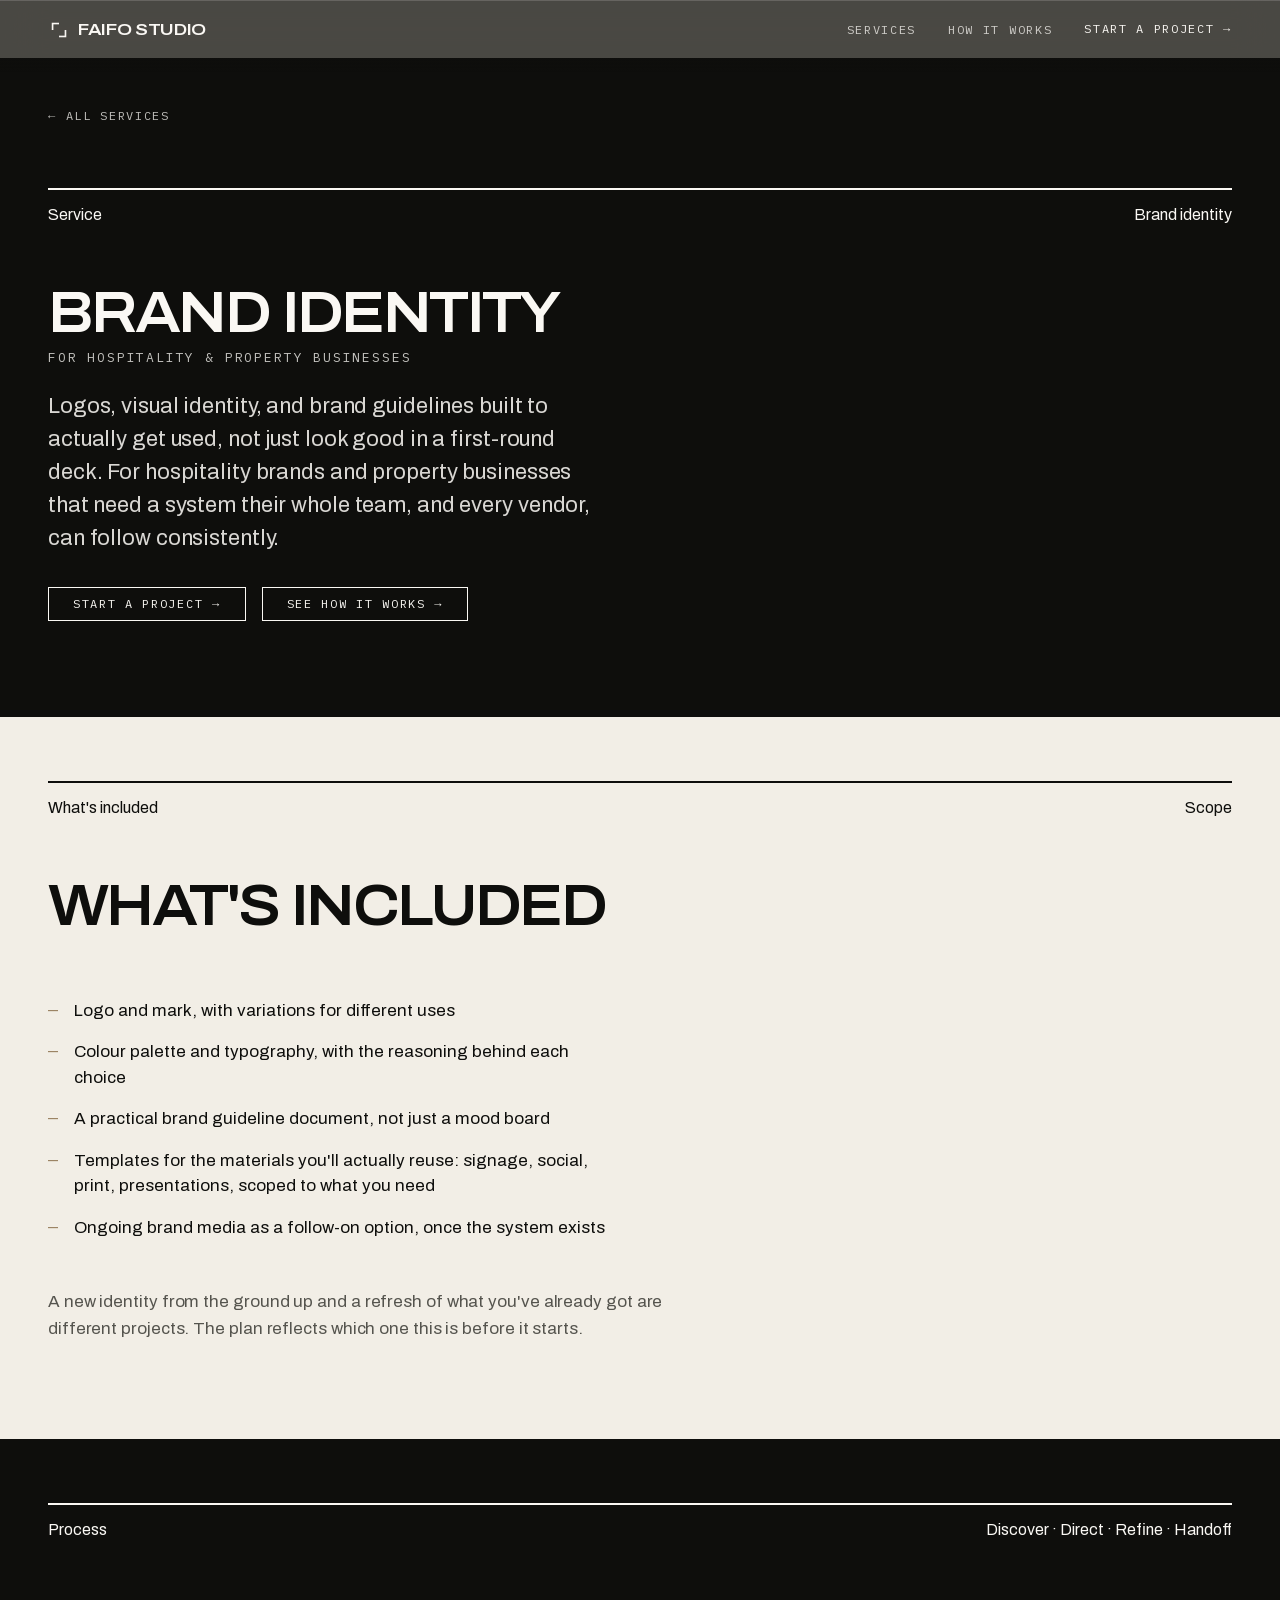
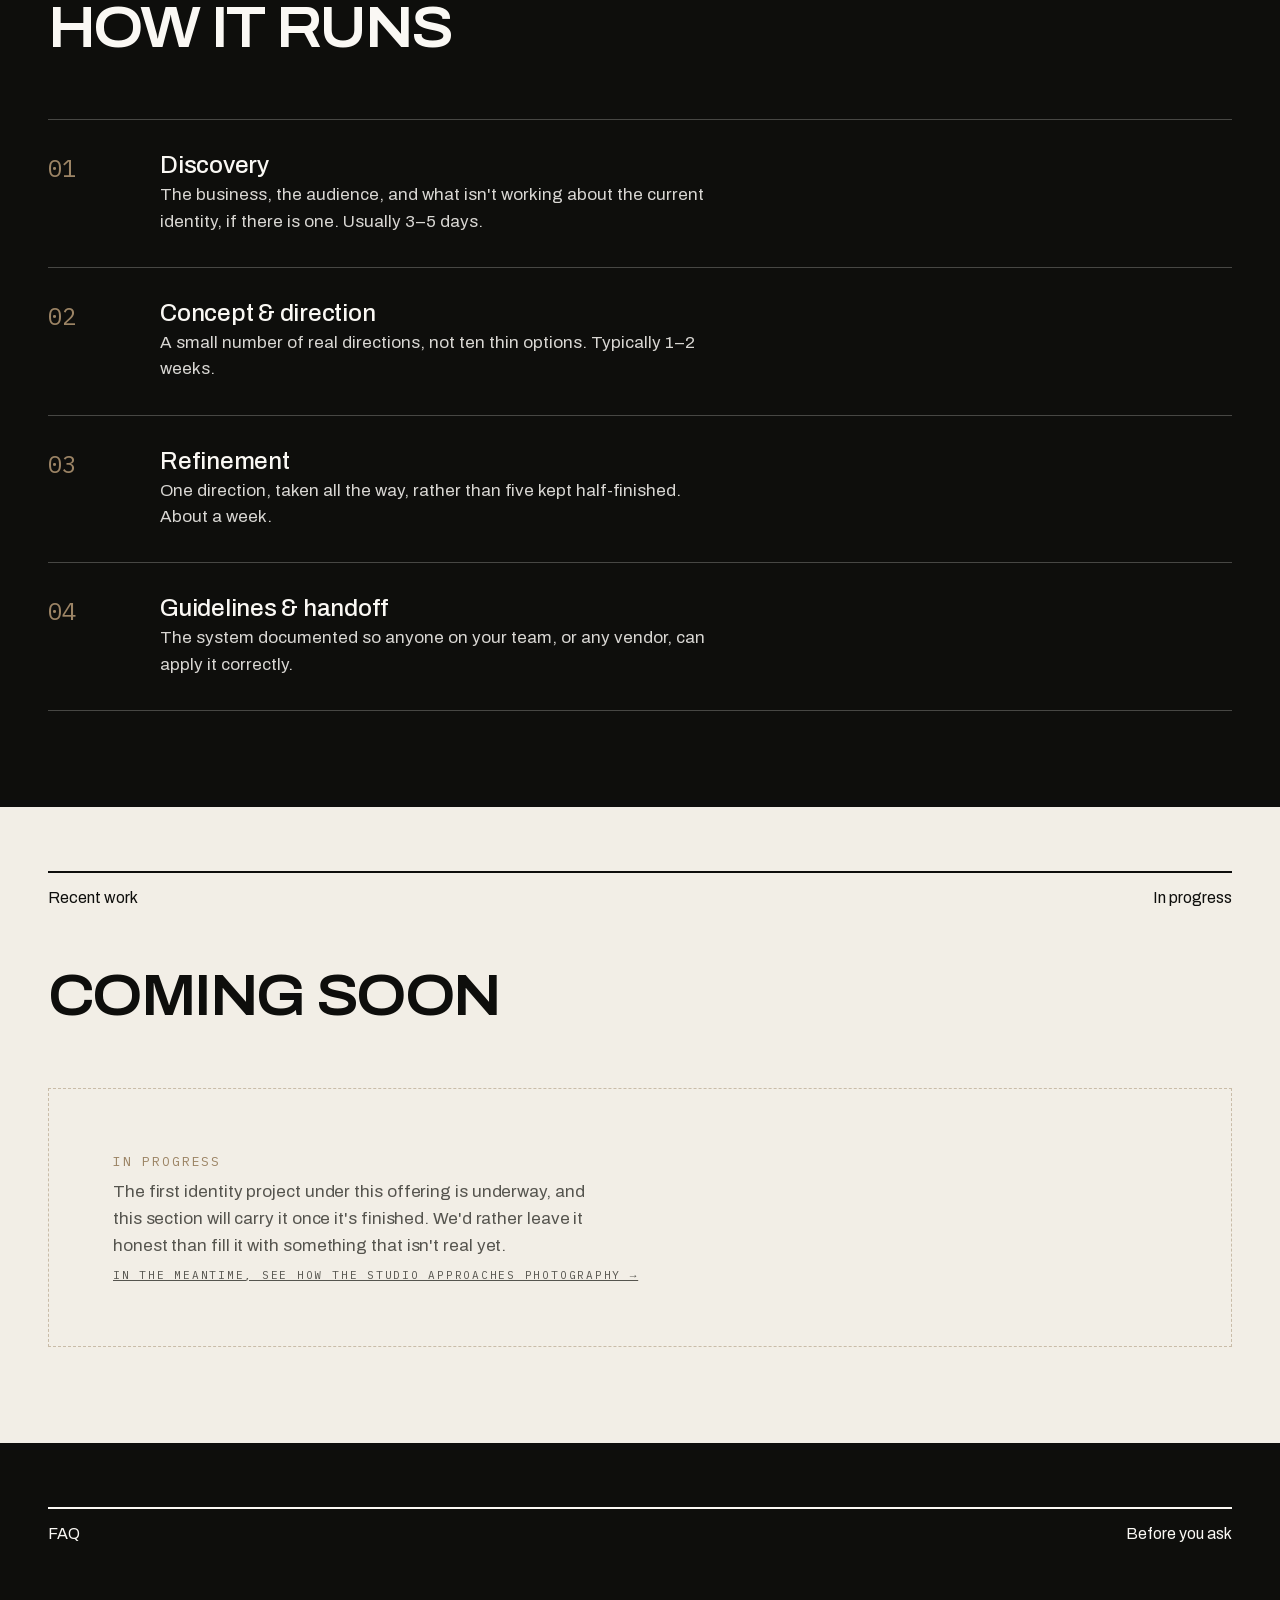
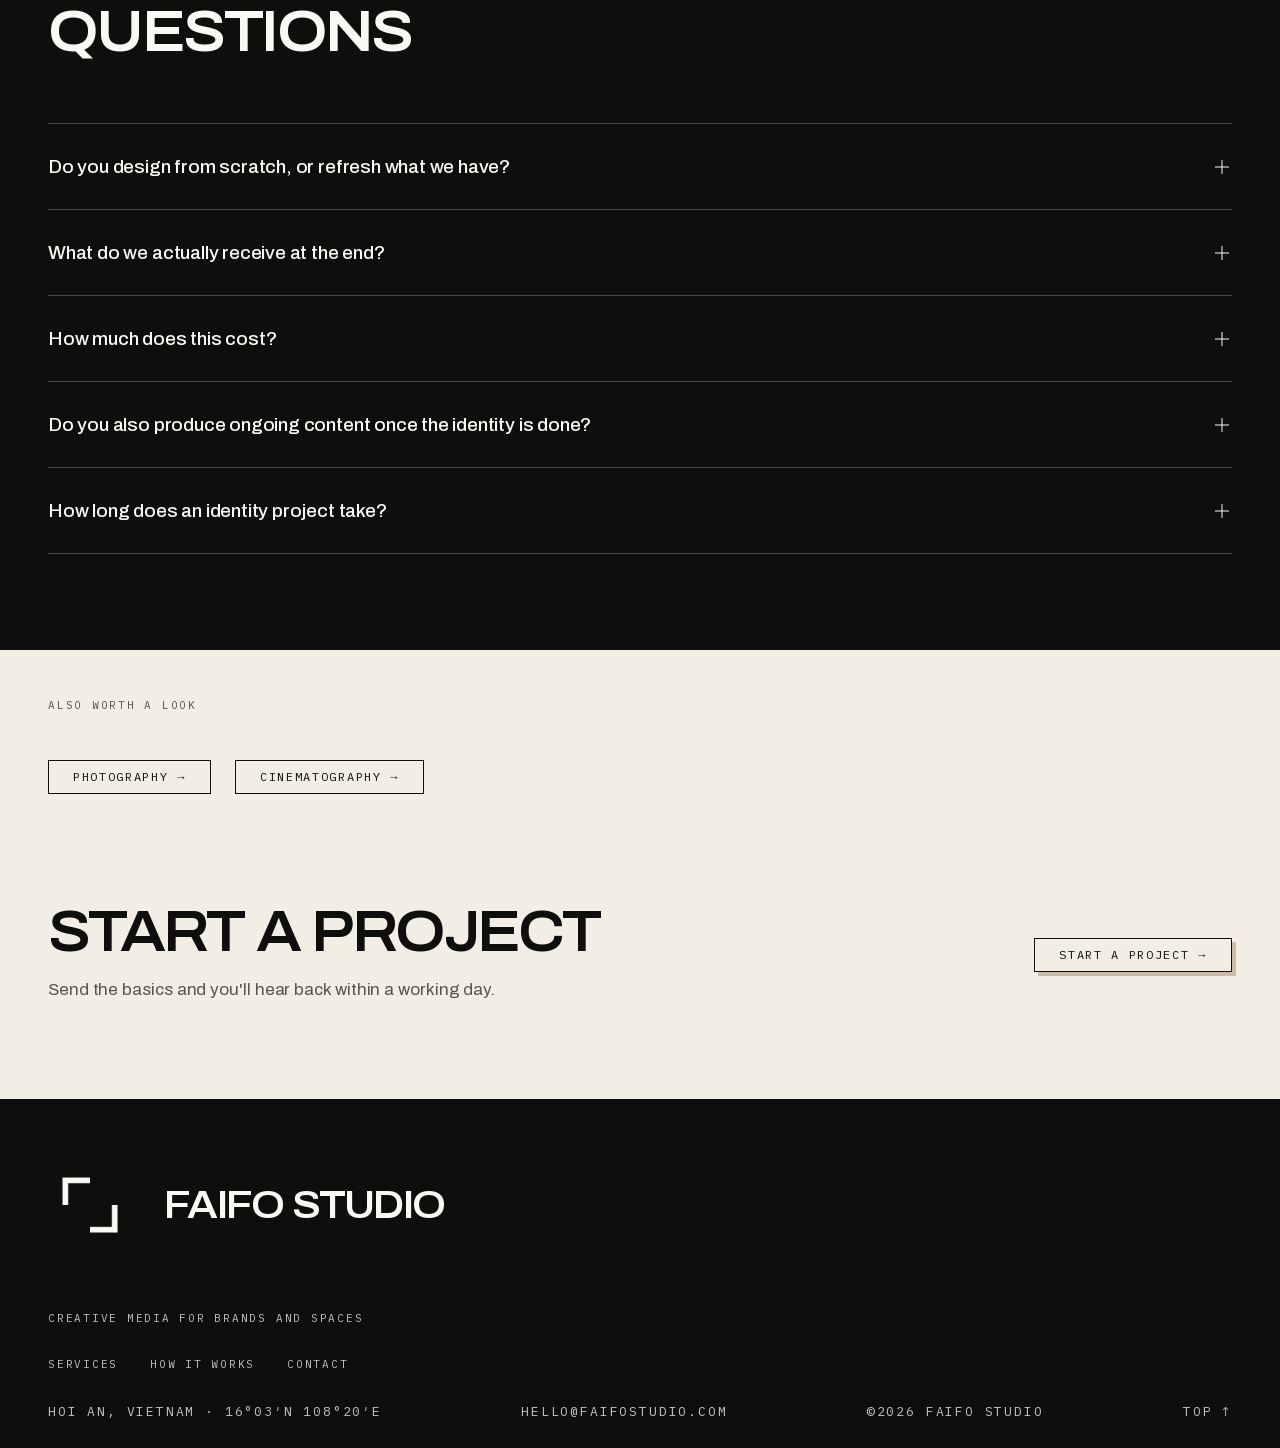
==== commit 0eae60b8: "Audit against Vercel/apple-design guidelines, redesign services display Vercel Web Interface Guideli" ====
--- a/brand-identity.html
+++ b/brand-identity.html
@@ -6,6 +6,7 @@
 <title>Brand identity — Faifo Studio</title>
 <meta name="description" content="Brand identity for hospitality and property businesses, from a studio based in Hoi An, Vietnam. Logos, visual identity, and guidelines built to actually get used.">
 <link rel="icon" href="assets/logo/mark-ink.png">
+<meta name="theme-color" content="#0E0E0C">
 <link rel="stylesheet" href="css/tokens.css">
 <link rel="stylesheet" href="css/base.css">
 <link rel="stylesheet" href="css/style.css">
@@ -17,7 +18,7 @@
 <header class="nav on-ink">
   <div class="nav__row">
     <a class="nav__brand" href="index.html" aria-label="Faifo Studio, home">
-      <img src="assets/logo/mark-nav.png" alt="">
+      <img src="assets/logo/mark-nav.png" width="1024" height="1024" alt="">
       <span>Faifo Studio</span>
     </a>
     <nav class="nav__links" aria-label="Primary">
@@ -33,7 +34,7 @@
 
 <div class="nav-panel" id="navPanel">
   <div class="nav__row" style="padding:0;">
-    <span class="nav__brand"><img src="assets/logo/mark-nav.png" alt=""><span>Faifo Studio</span></span>
+    <span class="nav__brand"><img src="assets/logo/mark-nav.png" width="1024" height="1024" alt=""><span>Faifo Studio</span></span>
     <button class="nav-panel__close" id="navClose" aria-label="Close menu">
       <svg viewBox="0 0 16 16" fill="none" xmlns="http://www.w3.org/2000/svg"><path d="M2 2l12 12M14 2L2 14" stroke="currentColor" stroke-width="1.3"/></svg>
     </button>
@@ -183,6 +184,17 @@
     </div>
   </section>
 
+  <!-- Related services -->
+  <section class="section-tight on-bone hairline-top" aria-label="Related services">
+    <div class="wrap">
+      <p class="meta-sm" style="color:var(--ink-meta-on-bone); margin-bottom: var(--sp-4);">Also worth a look</p>
+      <div class="related-services">
+        <a class="btn" href="photography.html">Photography →</a>
+        <a class="btn" href="cinematography.html">Cinematography →</a>
+      </div>
+    </div>
+  </section>
+
   <!-- Final CTA -->
   <section class="section on-bone hairline-top" aria-label="Start a project">
     <div class="wrap" style="display:flex; align-items:center; justify-content:space-between; gap: var(--sp-7); flex-wrap:wrap;">
@@ -199,7 +211,7 @@
 <footer class="footer on-ink hairline-top">
   <div class="wrap">
     <div class="footer__mark">
-      <img src="assets/logo/mark-nav.png" alt="Faifo Studio mark">
+      <img src="assets/logo/mark-nav.png" width="1024" height="1024" alt="Faifo Studio mark">
       <span class="h-section" style="font-size:clamp(1.8rem,3vw,3.2rem)">Faifo studio</span>
     </div>
     <p class="meta-sm" style="color:var(--ink-meta-on-ink); margin-bottom:var(--sp-6)">Creative media for brands and spaces</p>
--- a/css/base.css
+++ b/css/base.css
@@ -21,6 +21,7 @@
 img { display: block; max-width: 100%; }
 a { color: inherit; text-decoration: none; }
 button { font: inherit; color: inherit; background: none; border: 0; cursor: pointer; }
+a, button { touch-action: manipulation; }
 
 /* Selection */
 ::selection { background: var(--ink-900); color: var(--bone-50); }
--- a/css/style.css
+++ b/css/style.css
@@ -11,6 +11,7 @@
   line-height: .9;
   text-transform: uppercase;
   font-size: clamp(2.75rem, 3.4vw + 2rem, 7.4rem);
+  text-wrap: balance;
 }
 
 .h-section {
@@ -21,6 +22,7 @@
   line-height: .94;
   text-transform: uppercase;
   font-size: clamp(2.25rem, 2.6vw + 1.5rem, 4.6rem);
+  text-wrap: balance;
 }
 
 .h-card {
@@ -110,6 +112,9 @@
   gap: var(--grid-gutter);
 }
 .grid-12 > * { min-width: 0; }
+
+/* Anchor targets land clear of the sticky nav instead of flush under it */
+[id] { scroll-margin-top: 88px; }
 
 /* ---------- nav ---------- */
 
@@ -544,9 +549,10 @@
   display: inline-flex; align-items: center; gap: var(--sp-2);
   font-family: var(--font-mono); font-size: .75rem; letter-spacing: var(--tracking-meta); text-transform: uppercase;
   color: var(--ink-meta-on-ink); margin-bottom: var(--sp-8);
-  transition: color var(--motion-hover) var(--ease-standard);
+  transition: color var(--motion-hover) var(--ease-standard), transform 100ms ease-out;
 }
 .service-hero__back:hover { color: var(--bone-50); }
+.service-hero__back:active { transform: scale(.96); transition-duration: 80ms; }
 .service-hero h1 { margin: var(--sp-6) 0 var(--sp-3); max-width: 18ch; }
 .service-hero__audience { margin-bottom: var(--sp-5); color: var(--clay-500); }
 .service-hero .lead { color: var(--ink-body-on-ink); }
@@ -562,7 +568,9 @@
   width: 100%; display: flex; align-items: center; justify-content: space-between; gap: var(--sp-5);
   padding: var(--sp-6) 0; background: none; border: none; text-align: left; cursor: pointer;
   font-family: var(--font-grotesk); font-size: 1.1875rem; font-weight: 500; letter-spacing: -.01em; color: inherit;
-}
+  transition: opacity 100ms ease-out;
+}
+.faq__q:active { opacity: .6; transition-duration: 80ms; }
 .faq__icon { flex: none; width: 20px; height: 20px; position: relative; }
 .faq__icon::before, .faq__icon::after { content: ""; position: absolute; top: 50%; left: 50%; background: currentColor; }
 .faq__icon::before { width: 14px; height: 1px; transform: translate(-50%, -50%); }
@@ -577,26 +585,47 @@
 .faq__q:focus-visible { outline: 2px solid var(--ink-900); outline-offset: 2px; }
 .on-ink .faq__q:focus-visible { outline-color: var(--bone-50); }
 
-/* ---------- service overview — compact, links out to dedicated pages ---------- */
-
-.service-overview { display: flex; flex-direction: column; margin-top: var(--sp-8); }
-.service-overview__item {
-  display: flex; gap: var(--sp-7); align-items: baseline; flex-wrap: wrap;
-  padding: var(--sp-6) 0;
-  border-top: 1px solid var(--ink-line-on-bone);
-  transition: opacity var(--motion-hover) var(--ease-standard);
-}
-.service-overview__item:last-child { border-bottom: 1px solid var(--ink-line-on-bone); }
-.service-overview__num { font-family: var(--font-mono); font-size: 1.5rem; letter-spacing: -.01em; color: var(--clay-500); flex: none; width: 64px; }
-.service-overview__body { flex: 1; min-width: 240px; display: flex; flex-direction: column; gap: var(--sp-2); }
-.service-overview__title { font-size: 1.5rem; font-weight: 500; letter-spacing: -.01em; }
-.service-overview__desc { font-size: 1.0625rem; line-height: 1.55; color: var(--ink-meta-on-bone); max-width: 56ch; }
-.service-overview__link {
-  flex: none; font-family: var(--font-mono); font-size: .75rem; letter-spacing: var(--tracking-meta); text-transform: uppercase;
-  padding-block: var(--sp-2); border-bottom: 1px solid transparent;
+/* ---------- service features — large alternating rows, real photography ---------- */
+
+.service-features { display: flex; flex-direction: column; margin-top: var(--sp-9); gap: var(--sp-9); }
+
+.service-feature {
+  display: grid;
+  grid-template-columns: minmax(0, 1fr) minmax(0, 1fr);
+  gap: var(--sp-8);
+  align-items: center;
+}
+.service-feature:nth-child(even) .service-feature__media { order: 2; }
+.service-feature:nth-child(even) .service-feature__body { order: 1; }
+
+.service-feature__media { overflow: hidden; }
+.service-feature__media img {
+  width: 100%; height: auto; display: block;
+  transition: transform 700ms var(--ease-standard);
+}
+.service-feature:hover .service-feature__media img,
+.service-feature:focus-visible .service-feature__media img { transform: scale(1.03); }
+
+.service-feature__body { display: flex; flex-direction: column; gap: var(--sp-4); }
+.service-feature__num { font-family: var(--font-mono); font-size: 1rem; letter-spacing: -.01em; color: var(--clay-500); }
+.service-feature__title { line-height: .96; }
+.service-feature__desc { font-size: 1.125rem; line-height: 1.55; color: var(--ink-meta-on-bone); max-width: 46ch; }
+.service-feature__link {
+  display: inline-flex; align-self: flex-start;
+  font-family: var(--font-mono); font-size: .75rem; letter-spacing: var(--tracking-meta); text-transform: uppercase;
+  padding-block: var(--sp-2); margin-top: var(--sp-2);
+  border-bottom: 1px solid transparent;
   transition: border-color var(--motion-hover) var(--ease-standard);
 }
-.service-overview__item:hover .service-overview__link { border-color: currentColor; }
+.service-feature:hover .service-feature__link,
+.service-feature:focus-visible .service-feature__link { border-color: currentColor; }
+.service-feature:active { opacity: .85; }
+
+@media (max-width: 860px) {
+  .service-feature { grid-template-columns: 1fr; }
+  .service-feature:nth-child(even) .service-feature__media,
+  .service-feature:nth-child(even) .service-feature__body { order: initial; }
+}
 
 /* ---------- testimonials — honest empty state ---------- */
 
@@ -608,6 +637,10 @@
   align-items: flex-start;
 }
 .testimonial-empty p { max-width: 48ch; color: var(--ink-meta-on-bone); }
+
+/* ---------- related services — cross-links to the other two pages ---------- */
+
+.related-services { display: flex; gap: var(--sp-5); flex-wrap: wrap; margin-top: var(--sp-7); }
 
 /* ---------- select fields ---------- */
 
